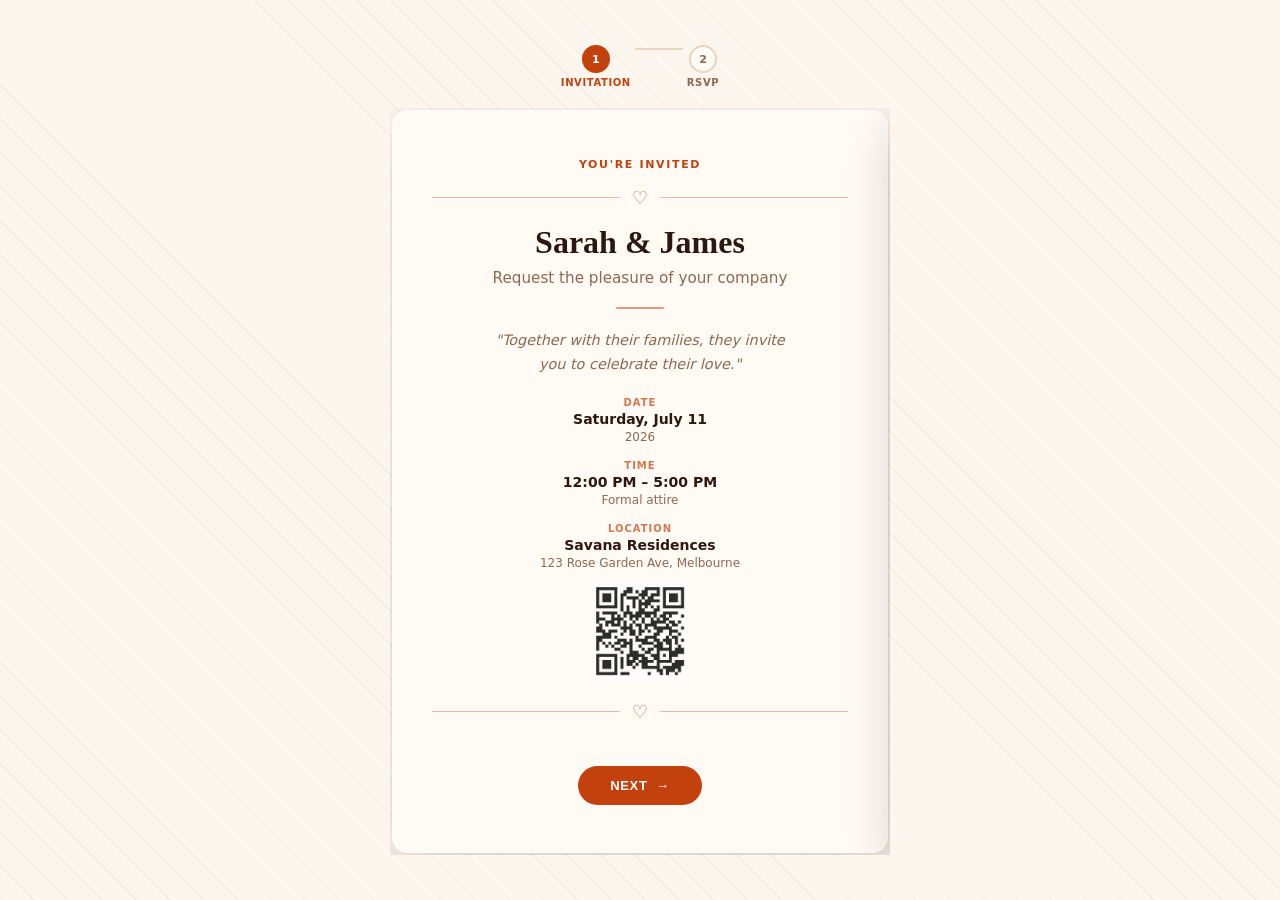
==== index.html @ e1b4f4fa "Initial commit: invitation form project Co-Authored-By: Claude Sonnet 4.6 <noreply@anthropic.com>" ====
<!DOCTYPE html>
<html lang="en">
<head>
  <meta charset="UTF-8">
  <meta name="viewport" content="width=device-width, initial-scale=1.0">
  <title>You're Invited</title>
  <style>
    *, *::before, *::after { box-sizing: border-box; margin: 0; padding: 0; }

    :root {
      --bg:           #fdf6ee;
      --surface:      #fffaf4;
      --subtle:       #f5ebe0;
      --border:       #e8d5c0;
      --text:         #2c1810;
      --text-muted:   #8b6a52;
      --accent:       #c2410c;
      --accent-h:     #9a3412;
      --accent-light: #fde8de;
      --radius-sm:    6px;
      --radius:       12px;
      --shadow-lg:    0 16px 48px rgb(44 24 16/.18);

    }

    body {
      font-family: system-ui, -apple-system, sans-serif;
      background: var(--bg);
      color: var(--text);
      min-height: 100vh;
      display: flex;
      flex-direction: column;
      align-items: center;
      justify-content: center;
      padding: 32px 16px;
      background-image: repeating-linear-gradient(
        45deg,
        var(--subtle) 0px, var(--subtle) 1px,
        transparent 1px, transparent 24px
      );
    }

    /* ── Stage: clips overflow so cards slide in/out ── */
    .stage {
      width: 100%;
      max-width: 500px;
      overflow: hidden;
      position: relative;
    }

    /* ── Slider: holds both cards side by side ── */
    .slider {
      display: flex;
      width: 200%;
      transition: transform 480ms cubic-bezier(.4, 0, .2, 1);
    }
    .slider.show-rsvp {
      transform: translateX(-50%);
    }

    /* ── Card shell ── */
    .screen {
      width: 50%;
      flex-shrink: 0;
      padding: 2px; /* so box-shadow doesn't clip */
      display: flex;
      flex-direction: column;
    }

    .card {
      flex: 1;
      background: var(--surface);
      border-radius: 16px;
      box-shadow: var(--shadow-lg);
      padding: 48px 40px;
      text-align: center;
      position: relative;
      overflow: hidden;
    }
    .card::before {
      content: '';
      position: absolute;
      inset: 0;
      border-radius: 16px;
      border: 1px solid rgba(255,255,255,.6);
      pointer-events: none;
    }

    /* ── Ornament divider ── */
    .ornament {
      display: flex; align-items: center; gap: 12px;
      margin: 16px 0;
      color: var(--accent);
    }
    .ornament::before, .ornament::after {
      content: ''; flex: 1;
      height: 1px;
      background: currentColor;
      opacity: .35;
    }
    .ornament-icon { font-size: 18px; opacity: .7; }

    /* ── Invite card content ── */
    .card-tag {
      font-size: 11px; font-weight: 700;
      letter-spacing: .15em; text-transform: uppercase;
      color: var(--accent);
      margin-bottom: 10px;
    }
    .card-title {
      font-size: 2rem; font-weight: 700;
      line-height: 1.15;
      color: var(--text);
      margin-bottom: 8px;
      font-family: Georgia, 'Times New Roman', serif;
    }
    .card-subtitle {
      font-size: .95rem;
      color: var(--text-muted);
      margin-bottom: 4px;
    }
    .card-divider {
      margin: 20px auto;
      width: 48px; height: 2px;
      background: var(--accent);
      border-radius: 99px;
      opacity: .5;
    }
    .card-message {
      font-size: .9rem;
      line-height: 1.65;
      color: var(--text-muted);
      font-style: italic;
      max-width: 320px;
      margin: 0 auto;
    }
    .card-detail-row {
      display: flex; flex-direction: column; align-items: center; gap: 16px;
      margin: 20px 0;
    }
    .card-detail { display: flex; flex-direction: column; gap: 3px; }
    .card-detail-label {
      font-size: 10px; font-weight: 700;
      letter-spacing: .1em; text-transform: uppercase;
      color: var(--accent);
      opacity: .7;
    }
    .card-detail-value {
      font-size: 14px; font-weight: 600;
      color: var(--text);
    }
    .card-detail-sub { font-size: 12px; color: var(--text-muted); }

    .card-rsvp-btn {
      display: inline-flex; align-items: center; gap: 8px;
      margin-top: 28px;
      padding: 12px 32px;
      background: var(--accent);
      color: #fff;
      border-radius: 99px;
      font-size: 13px; font-weight: 700;
      letter-spacing: .05em; text-transform: uppercase;
      border: none; cursor: pointer;
      transition: opacity 150ms, transform 100ms;
    }
    .card-rsvp-btn:hover { opacity: .88; transform: scale(1.03); }

    /* ── RSVP card content ── */
    .rsvp-back {
      display: flex; align-items: center; gap: 6px;
      font-size: 12px; font-weight: 600;
      color: var(--text-muted);
      background: none; border: none;
      cursor: pointer; font-family: inherit;
      margin-bottom: 20px;
      padding: 0;
      transition: color 150ms;
    }
    .rsvp-back:hover { color: var(--accent); }

    .rsvp-card-tag {
      font-size: 11px; font-weight: 700;
      letter-spacing: .15em; text-transform: uppercase;
      color: var(--accent);
      margin-bottom: 8px;
    }
    .rsvp-card-title {
      font-size: 1.5rem; font-weight: 700;
      color: var(--text);
      font-family: Georgia, 'Times New Roman', serif;
      margin-bottom: 4px;
    }
    .rsvp-card-sub {
      font-size: .85rem;
      color: var(--text-muted);
      margin-bottom: 24px;
    }

    .rsvp-fields { display: flex; flex-direction: column; gap: 14px; text-align: left; }
    .rsvp-field  { display: flex; flex-direction: column; gap: 5px; }
    .rsvp-label  {
      font-size: 11px; font-weight: 700;
      letter-spacing: .07em; text-transform: uppercase;
      color: var(--accent);
      opacity: .8;
    }
    .rsvp-input {
      padding: 10px 12px;
      border: 1.5px solid var(--border);
      border-radius: 8px;
      background: var(--bg);
      color: var(--text);
      font-size: 14px;
      font-family: inherit;
      outline: none;
      transition: border-color 150ms, box-shadow 150ms;
    }
    .rsvp-input:focus {
      border-color: var(--accent);
      box-shadow: 0 0 0 3px color-mix(in srgb, var(--accent) 15%, transparent);
    }
    .rsvp-input::placeholder { color: var(--border); }

    .rsvp-attend-row { display: grid; grid-template-columns: 1fr 1fr; gap: 10px; }
    .rsvp-attend-opt input {
      position: absolute;
      opacity: 0;
      width: 1px; height: 1px;
      overflow: hidden; clip: rect(0,0,0,0); white-space: nowrap;
    }
    .rsvp-attend-opt input:focus-visible + .rsvp-attend-label {
      outline: 2px solid var(--accent);
      outline-offset: 2px;
    }
    .rsvp-attend-label {
      display: flex; align-items: center; justify-content: center; gap: 6px;
      padding: 10px;
      border: 1.5px solid var(--border);
      border-radius: 8px;
      font-size: 13px; font-weight: 600;
      color: var(--text-muted);
      cursor: pointer;
      transition: border-color 150ms, color 150ms, background 150ms;
      background: var(--bg);
    }
    .rsvp-attend-opt input:checked + .rsvp-attend-label {
      border-color: var(--accent);
      color: var(--accent);
      background: color-mix(in srgb, var(--accent) 10%, transparent);
    }

    .rsvp-submit {
      width: 100%; margin-top: 20px; padding: 12px;
      background: var(--accent); color: #fff;
      border: none; border-radius: 99px;
      font-size: 13px; font-weight: 700;
      letter-spacing: .06em; text-transform: uppercase;
      cursor: pointer; position: relative; overflow: hidden;
      transition: opacity 150ms, transform 100ms;
    }
    .rsvp-submit:hover:not(:disabled) { opacity: .88; }
    .rsvp-submit:active { transform: scale(.98); }
    .rsvp-submit:disabled { opacity: .7; cursor: not-allowed; }
    .rsvp-submit .btn-text { transition: opacity 200ms; }
    .rsvp-submit.loading .btn-text { opacity: 0; }
    .rsvp-submit::after {
      content: '';
      position: absolute; inset: 0; margin: auto;
      width: 18px; height: 18px;
      border: 2px solid rgba(255,255,255,.35);
      border-top-color: #fff;
      border-radius: 50%;
      opacity: 0; transform: scale(.6);
      transition: opacity 150ms, transform 150ms;
    }
    .rsvp-submit.loading::after {
      opacity: 1; transform: scale(1);
      animation: spin 700ms linear infinite;
    }
    @keyframes spin { to { transform: rotate(360deg); } }

    /* ── Success screen ── */
    .rsvp-confirm {
      display: none; flex-direction: column; align-items: center;
      padding: 8px 0 16px; position: relative;
    }
    .confetti-wrap {
      position: absolute; inset: 0;
      pointer-events: none; overflow: hidden; border-radius: 16px;
    }
    .confetti-wrap span {
      position: absolute; top: 30%;
      width: 7px; height: 7px; border-radius: 2px;
      opacity: 0; animation: confettiBurst 900ms ease-out forwards;
    }
    @keyframes confettiBurst {
      0%   { opacity: 1; transform: translate(0,0) rotate(0deg) scale(1); }
      100% { opacity: 0; transform: translate(var(--tx),var(--ty)) rotate(var(--r)) scale(.5); }
    }
    .success-icon {
      width: 72px; height: 72px; margin-bottom: 16px;
      animation: popIn 400ms cubic-bezier(.34,1.56,.64,1) both;
    }
    @keyframes popIn {
      0%   { transform: scale(0); opacity: 0; }
      100% { transform: scale(1); opacity: 1; }
    }
    .success-icon circle {
      fill: color-mix(in srgb, var(--accent) 12%, transparent);
      stroke: var(--accent); stroke-width: 1.5;
    }
    .success-icon path {
      fill: none; stroke: var(--accent);
      stroke-width: 3; stroke-linecap: round; stroke-linejoin: round;
      stroke-dasharray: 36; stroke-dashoffset: 36;
      animation: drawCheck 450ms 300ms cubic-bezier(.65,0,.35,1) forwards;
    }
    @keyframes drawCheck { to { stroke-dashoffset: 0; } }
    .success-icon.declined circle { fill: color-mix(in srgb, #6b7280 12%, transparent); stroke: #6b7280; }
    .success-icon.declined path  { stroke: #6b7280; }

    .rsvp-confirm > *:not(.confetti-wrap) { animation: fadeUp 380ms ease both; }
    .rsvp-confirm .success-icon  { animation-delay: 0ms; }
    .rsvp-confirm .success-title { animation-delay: 80ms; }
    .rsvp-confirm .success-msg   { animation-delay: 140ms; }
    .rsvp-confirm .success-pills { animation-delay: 200ms; }
    .rsvp-confirm .rsvp-edit-link { animation-delay: 260ms; }
    @keyframes fadeUp {
      0%   { opacity: 0; transform: translateY(12px); }
      100% { opacity: 1; transform: translateY(0); }
    }
    @keyframes shakeField {
      0%,100% { transform: translateX(0); border-color: #be123c; }
      20%,60%  { transform: translateX(-6px); }
      40%,80%  { transform: translateX(6px); }
    }

    .success-title {
      font-size: 1.4rem; font-weight: 700;
      color: var(--text);
      font-family: Georgia, 'Times New Roman', serif;
      margin-bottom: 6px;
    }
    .success-msg { font-size: .875rem; color: var(--text-muted); line-height: 1.65; max-width: 280px; }
    .success-pills { display: flex; flex-wrap: wrap; justify-content: center; gap: 8px; margin-top: 12px; }
    .success-pill {
      display: inline-flex; align-items: center; gap: 5px;
      padding: 5px 12px;
      background: color-mix(in srgb, var(--accent) 10%, transparent);
      border: 1px solid color-mix(in srgb, var(--accent) 25%, transparent);
      border-radius: 99px;
      font-size: 12px; font-weight: 600;
      color: var(--accent);
    }
    .rsvp-edit-link {
      font-size: 12px; color: var(--text-muted);
      text-decoration: underline; cursor: pointer;
      border: none; background: none; font-family: inherit;
      margin-top: 16px;
    }
    .rsvp-edit-link:hover { color: var(--accent); }

    /* QR code */
    .qr-img {
      width: 100px; height: 100px;
      margin-top: 8px; border-radius: 6px;
      display: block; margin-left: auto; margin-right: auto;
    }
    .qr-fallback {
      display: block; margin-top: 8px; text-align: center;
      font-size: 0.8rem; color: var(--accent);
    }

    /* ── Progress stepper ── */
    .stepper {
      display: flex; align-items: center; justify-content: center;
      gap: 0; margin-bottom: 20px;
    }
    .step {
      display: flex; flex-direction: column; align-items: center; gap: 4px;
      position: relative;
    }
    .step-dot {
      width: 28px; height: 28px; border-radius: 50%;
      border: 2px solid var(--border);
      background: var(--surface);
      display: flex; align-items: center; justify-content: center;
      font-size: 11px; font-weight: 700;
      color: var(--text-muted);
      transition: border-color 300ms, background 300ms, color 300ms;
    }
    .step.active .step-dot {
      border-color: var(--accent);
      background: var(--accent);
      color: #fff;
    }
    .step.done .step-dot {
      border-color: var(--accent);
      background: color-mix(in srgb, var(--accent) 12%, transparent);
      color: var(--accent);
    }
    .step-label {
      font-size: 10px; font-weight: 600;
      letter-spacing: .06em; text-transform: uppercase;
      color: var(--text-muted);
      transition: color 300ms;
      white-space: nowrap;
    }
    .step.active .step-label { color: var(--accent); }
    .step-connector {
      width: 48px; height: 2px;
      background: var(--border);
      margin: 0 4px;
      margin-bottom: 18px; /* align with dot center */
      flex-shrink: 0;
      border-radius: 99px;
      transition: background 300ms;
      position: relative; top: -9px;
    }
    .step-connector.done { background: var(--accent); opacity: .4; }

    @media (max-width: 480px) {
      .card { padding: 36px 24px; }
      .card-title { font-size: 1.6rem; }
    }
  </style>
</head>
<body>

<div class="stepper" id="stepper">
  <div class="step active" id="step-1">
    <div class="step-dot">1</div>
    <div class="step-label">Invitation</div>
  </div>
  <div class="step-connector" id="step-connector"></div>
  <div class="step" id="step-2">
    <div class="step-dot">2</div>
    <div class="step-label">RSVP</div>
  </div>
</div>

<div class="stage">
  <div class="slider" id="slider">

    <!-- ── Screen 1: Invitation ── -->
    <div class="screen">
      <div class="card">
        <div class="card-tag">You're Invited</div>

        <div class="ornament"><span class="ornament-icon">♡</span></div>

        <div class="card-title">Sarah &amp; James</div>
        <div class="card-subtitle">Request the pleasure of your company</div>

        <div class="card-divider"></div>

        <p class="card-message">"Together with their families, they invite you to celebrate their love."</p>

        <div class="card-detail-row">
          <div class="card-detail">
            <div class="card-detail-label">Date</div>
            <div class="card-detail-value">Saturday, July 11</div>
            <div class="card-detail-sub">2026</div>
          </div>
          <div class="card-detail">
            <div class="card-detail-label">Time</div>
            <div class="card-detail-value">12:00 PM – 5:00 PM</div>
            <div class="card-detail-sub">Formal attire</div>
          </div>
          <div class="card-detail">
            <div class="card-detail-label">Location</div>
            <div class="card-detail-value">Savana Residences</div>
            <div class="card-detail-sub">123 Rose Garden Ave, Melbourne</div>
            <img src="qrcode.png" alt="Location QR Code" class="qr-img" onerror="this.style.display='none';this.nextElementSibling.style.display='block'">
            <a href="https://maps.google.com/?q=123+Rose+Garden+Ave+Melbourne" target="_blank" class="qr-fallback" style="display:none">View on Google Maps</a>
          </div>
        </div>

        <div class="ornament"><span class="ornament-icon">♡</span></div>

        <button class="card-rsvp-btn" onclick="goToRsvp()">
          Next &nbsp;→
        </button>
      </div>
    </div>

    <!-- ── Screen 2: RSVP ── -->
    <div class="screen">
      <div class="card">
        <button class="rsvp-back" onclick="goToInvite()">← Back to invitation</button>

        <div class="rsvp-card-tag">RSVP</div>
        <div class="ornament"><span class="ornament-icon">♡</span></div>
        <div class="rsvp-card-title">Will you be joining us?</div>
        <div class="rsvp-card-sub">Please confirm your attendance by filling in the details below.</div>

        <div id="rsvp-form-body">
          <div class="rsvp-fields">

            <fieldset class="rsvp-field" style="border:none;padding:0;min-width:0">
              <legend class="rsvp-label">Attendance</legend>
              <div class="rsvp-attend-row">
                <label class="rsvp-attend-opt">
                  <input type="radio" name="attend" value="yes" checked>
                  <span class="rsvp-attend-label">✓ &nbsp;Joyfully accepts</span>
                </label>
                <label class="rsvp-attend-opt">
                  <input type="radio" name="attend" value="no">
                  <span class="rsvp-attend-label">✕ &nbsp;Regretfully declines</span>
                </label>
              </div>
            </fieldset>

            <div class="rsvp-field">
              <label class="rsvp-label" for="rsvp-name">Guest name</label>
              <input id="rsvp-name" class="rsvp-input" type="text" placeholder="Your full name">
            </div>

            <div class="rsvp-field" id="field-guests">
              <label class="rsvp-label" for="rsvp-guests">Total attendees</label>
              <input id="rsvp-guests" class="rsvp-input" type="number" min="1" max="20" placeholder="e.g. 2">
            </div>

            <div class="rsvp-field" id="field-arrive">
              <label class="rsvp-label" for="rsvp-arrive">Estimated arrival time</label>
              <input id="rsvp-arrive" class="rsvp-input" type="time" value="12:00">
            </div>

          </div>

          <button class="rsvp-submit" id="rsvp-submit-btn" onclick="submitRsvp()">
            <span class="btn-text">Confirm RSVP</span>
          </button>
          <p id="rsvp-error" style="display:none;color:var(--accent);text-align:center;margin-top:.75rem;font-size:.9rem;">Something went wrong — please try again.</p>
        </div>

        <!-- success / decline screen -->
        <div class="rsvp-confirm" id="rsvp-confirm">
          <div class="confetti-wrap" id="confetti-wrap"></div>

          <svg class="success-icon" id="success-icon" viewBox="0 0 52 52" fill="none">
            <circle cx="26" cy="26" r="24"/>
            <path d="M15 27 l8 8 l14-16"/>
          </svg>

          <div class="success-title" id="success-title">You're confirmed!</div>
          <p class="success-msg" id="rsvp-confirm-msg">We look forward to celebrating with you.</p>
          <div class="success-pills" id="success-pills"></div>
          <button class="rsvp-edit-link" onclick="editRsvp()">Edit response</button>
        </div>

      </div>
    </div>

  </div><!-- /slider -->
</div><!-- /stage -->

<script>
  const slider = document.getElementById('slider');
  let pendingSubmit = null;

  document.querySelectorAll('input[name="attend"]').forEach(r => r.addEventListener('change', () => {
    const attending = document.querySelector('input[name="attend"]:checked').value === 'yes';
    document.getElementById('field-guests').style.display = attending ? '' : 'none';
    document.getElementById('field-arrive').style.display = attending ? '' : 'none';
  }));

  function setStep(n) {
    document.getElementById('step-1').className = 'step' + (n === 1 ? ' active' : ' done');
    document.getElementById('step-2').className = 'step' + (n === 2 ? ' active' : '');
    document.getElementById('step-connector').className = 'step-connector' + (n === 2 ? ' done' : '');
  }

  function goToRsvp()   { slider.classList.add('show-rsvp');    setStep(2); }
  function goToInvite() { clearTimeout(pendingSubmit); pendingSubmit = null; slider.classList.remove('show-rsvp'); setStep(1); }

  function submitRsvp() {
    const name   = document.getElementById('rsvp-name').value.trim();
    const guests = document.getElementById('rsvp-guests').value.trim();
    const arrive = document.getElementById('rsvp-arrive').value;
    const attend = document.querySelector('input[name="attend"]:checked').value;

    if (!name)   { shake(document.getElementById('rsvp-name'));   return; }
    const gNum = parseInt(guests, 10);
    if (attend === 'yes') {
      if (!gNum || gNum < 1 || gNum > 20) { shake(document.getElementById('rsvp-guests')); return; }
    }

    const btn = document.getElementById('rsvp-submit-btn');
    btn.classList.add('loading');
    btn.disabled = true;
    const errEl = document.getElementById('rsvp-error');
    if (errEl) errEl.style.display = 'none';

    let arriveStr = arrive;
    if (arrive) {
      const [h, m] = arrive.split(':').map(Number);
      arriveStr = `${h % 12 || 12}:${String(m).padStart(2,'0')} ${h >= 12 ? 'PM' : 'AM'}`;
    }

    pendingSubmit = fetch('https://formspree.io/f/xwvdqpvy', {
      method: 'POST',
      headers: { 'Accept': 'application/json', 'Content-Type': 'application/json' },
      body: JSON.stringify({ name, guests: gNum || 0, arrive: arriveStr, attend }),
    }).then(res => {
      if (!res.ok) throw new Error(res.status);
      if (!pendingSubmit) return; pendingSubmit = null;

      const accepting = attend === 'yes';
      const icon = document.getElementById('success-icon');
      icon.classList.toggle('declined', !accepting);

      document.getElementById('success-title').textContent =
        accepting ? "You're confirmed!" : "We'll miss you";
      document.getElementById('rsvp-confirm-msg').textContent = accepting
        ? `We look forward to celebrating with you, ${name}!`
        : `Thank you for letting us know, ${name}. You'll be missed!`;

      const pillsEl = document.getElementById('success-pills');
      pillsEl.innerHTML = '';
      if (accepting) {
        [['👥', `${gNum} guest${gNum > 1 ? 's' : ''}`], ...(arriveStr ? [['🕐', `Arriving at ${arriveStr}`]] : [])]
          .forEach(([ic, label]) => {
            const p = document.createElement('span');
            p.className = 'success-pill';
            p.textContent = `${ic}  ${label}`;
            pillsEl.appendChild(p);
          });
      }

      document.getElementById('rsvp-form-body').style.display = 'none';
      const confirmEl = document.getElementById('rsvp-confirm');
      confirmEl.style.display = 'flex';
      const animEls = [...confirmEl.querySelectorAll('*')];
      animEls.forEach(el => { el.style.animation = 'none'; });
      confirmEl.offsetHeight; // ponytail: single reflow flush
      animEls.forEach(el => { el.style.animation = ''; });

      if (accepting) spawnConfetti();

      btn.classList.remove('loading');
      btn.disabled = false;
    }).catch(() => {
      pendingSubmit = null;
      btn.classList.remove('loading');
      btn.disabled = false;
      const err = document.getElementById('rsvp-error');
      if (err) { err.style.display = ''; }
    });
  }

  function editRsvp() {
    clearTimeout(pendingSubmit); pendingSubmit = null;
    document.getElementById('rsvp-form-body').style.display = '';
    document.getElementById('rsvp-confirm').style.display = 'none';
    document.getElementById('confetti-wrap').innerHTML = '';
  }

  function shake(el) {
    el.focus();
    el.style.animation = 'none'; el.offsetHeight;
    el.style.animation = 'shakeField 350ms ease';
    el.addEventListener('animationend', () => el.style.animation = '', { once: true });
  }

  const COLORS = ['#c2410c','#e07a50','#f0a07a','#4a3728','#d4b8a0','#f9c4a8'];
  function spawnConfetti() {
    const wrap = document.getElementById('confetti-wrap');
    wrap.innerHTML = '';
    for (let i = 0; i < 28; i++) {
      const s = document.createElement('span');
      const angle = Math.random() * 360;
      const dist  = 60 + Math.random() * 120;
      s.style.cssText = `
        left:${20 + Math.random() * 60}%;
        background:${COLORS[Math.floor(Math.random() * COLORS.length)]};
        --tx:${Math.cos(angle * Math.PI/180) * dist}px;
        --ty:${-(40 + Math.random() * 140)}px;
        --r:${Math.random() * 720 - 360}deg;
        animation-delay:${Math.random() * 300}ms;
        animation-duration:${700 + Math.random() * 400}ms;
        border-radius:${Math.random() > .5 ? '50%' : '2px'};
        width:${5 + Math.random() * 5}px;
        height:${5 + Math.random() * 5}px;
      `;
      wrap.appendChild(s);
    }
  }
</script>
</body>
</html>
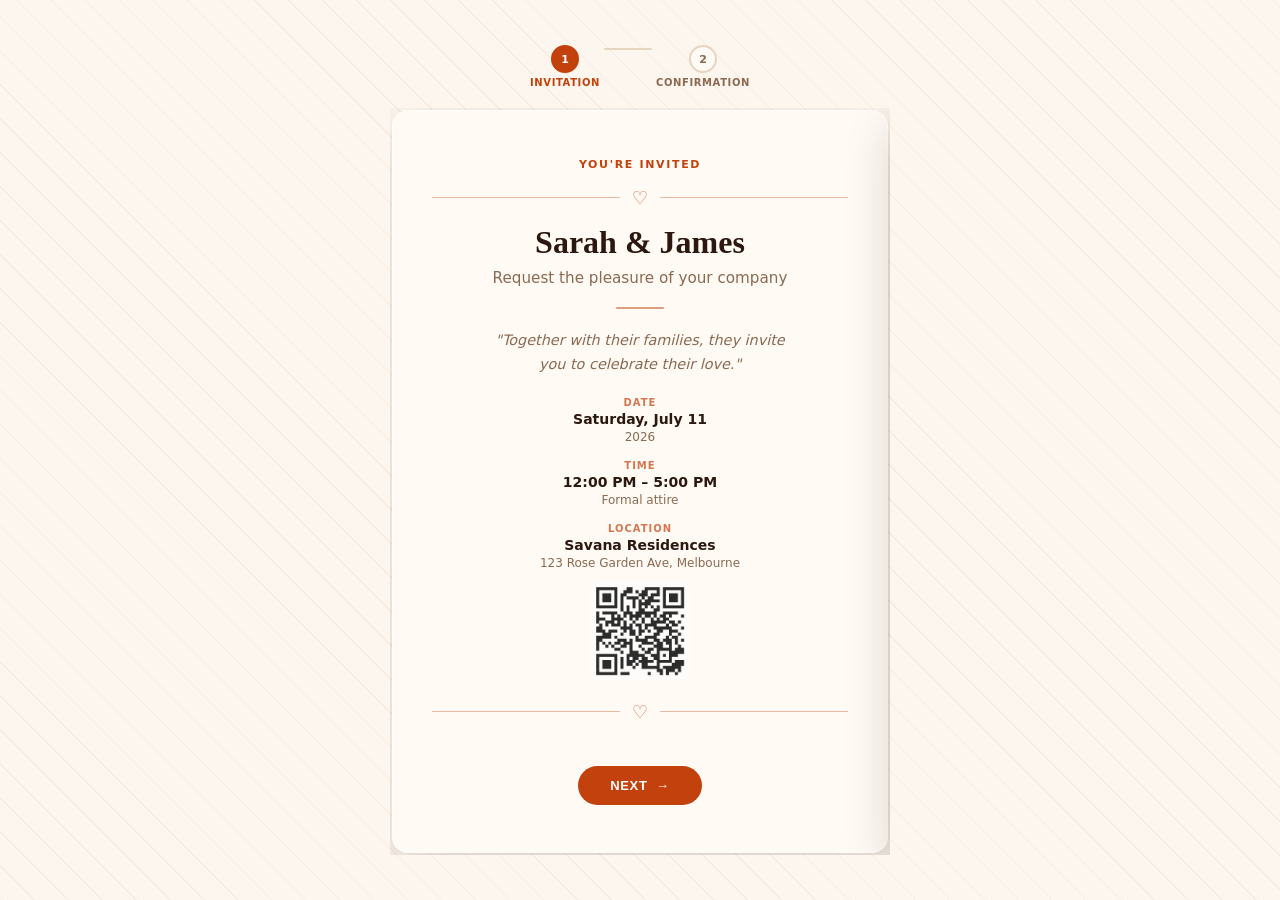
==== commit 9609392f: "code & archotecture check" ====
--- a/index.html
+++ b/index.html
@@ -423,19 +423,27 @@
       .card { padding: 36px 24px; }
       .card-title { font-size: 1.6rem; }
     }
+
+    @media (prefers-reduced-motion: reduce) {
+      .slider, .card-rsvp-btn, .rsvp-submit, .success-icon,
+      .rsvp-confirm > *, .confetti-wrap span, .step-dot {
+        transition: none !important;
+        animation: none !important;
+      }
+    }
   </style>
 </head>
 <body>
 
-<div class="stepper" id="stepper">
-  <div class="step active" id="step-1">
+<div class="stepper" id="stepper" role="list" aria-label="Progress">
+  <div class="step active" id="step-1" role="listitem" aria-current="step">
     <div class="step-dot">1</div>
     <div class="step-label">Invitation</div>
   </div>
-  <div class="step-connector" id="step-connector"></div>
-  <div class="step" id="step-2">
+  <div class="step-connector" id="step-connector" aria-hidden="true"></div>
+  <div class="step" id="step-2" role="listitem">
     <div class="step-dot">2</div>
-    <div class="step-label">RSVP</div>
+    <div class="step-label">Confirmation</div>
   </div>
 </div>
 
@@ -447,9 +455,9 @@
       <div class="card">
         <div class="card-tag">You're Invited</div>
 
-        <div class="ornament"><span class="ornament-icon">♡</span></div>
-
-        <div class="card-title">Sarah &amp; James</div>
+        <div class="ornament"><span class="ornament-icon" aria-hidden="true">♡</span></div>
+
+        <h1 class="card-title">Sarah &amp; James</h1>
         <div class="card-subtitle">Request the pleasure of your company</div>
 
         <div class="card-divider"></div>
@@ -476,7 +484,7 @@
           </div>
         </div>
 
-        <div class="ornament"><span class="ornament-icon">♡</span></div>
+        <div class="ornament"><span class="ornament-icon" aria-hidden="true">♡</span></div>
 
         <button class="card-rsvp-btn" onclick="goToRsvp()">
           Next &nbsp;→
@@ -490,11 +498,11 @@
         <button class="rsvp-back" onclick="goToInvite()">← Back to invitation</button>
 
         <div class="rsvp-card-tag">RSVP</div>
-        <div class="ornament"><span class="ornament-icon">♡</span></div>
-        <div class="rsvp-card-title">Will you be joining us?</div>
+        <div class="ornament"><span class="ornament-icon" aria-hidden="true">♡</span></div>
+        <h2 class="rsvp-card-title">Will you be joining us?</h2>
         <div class="rsvp-card-sub">Please confirm your attendance by filling in the details below.</div>
 
-        <div id="rsvp-form-body">
+        <form id="rsvp-form-body" onsubmit="submitRsvp(); return false;">
           <div class="rsvp-fields">
 
             <fieldset class="rsvp-field" style="border:none;padding:0;min-width:0">
@@ -528,22 +536,22 @@
 
           </div>
 
-          <button class="rsvp-submit" id="rsvp-submit-btn" onclick="submitRsvp()">
+          <button type="submit" class="rsvp-submit" id="rsvp-submit-btn">
             <span class="btn-text">Confirm RSVP</span>
           </button>
-          <p id="rsvp-error" style="display:none;color:var(--accent);text-align:center;margin-top:.75rem;font-size:.9rem;">Something went wrong — please try again.</p>
-        </div>
+          <p id="rsvp-error" role="alert" style="display:none;color:var(--accent);text-align:center;margin-top:.75rem;font-size:.9rem;">Something went wrong — please try again.</p>
+        </form>
 
         <!-- success / decline screen -->
         <div class="rsvp-confirm" id="rsvp-confirm">
-          <div class="confetti-wrap" id="confetti-wrap"></div>
-
-          <svg class="success-icon" id="success-icon" viewBox="0 0 52 52" fill="none">
+          <div class="confetti-wrap" id="confetti-wrap" aria-hidden="true"></div>
+
+          <svg class="success-icon" id="success-icon" viewBox="0 0 52 52" fill="none" aria-hidden="true">
             <circle cx="26" cy="26" r="24"/>
             <path d="M15 27 l8 8 l14-16"/>
           </svg>
 
-          <div class="success-title" id="success-title">You're confirmed!</div>
+          <div class="success-title" id="success-title" tabindex="-1">You're confirmed!</div>
           <p class="success-msg" id="rsvp-confirm-msg">We look forward to celebrating with you.</p>
           <div class="success-pills" id="success-pills"></div>
           <button class="rsvp-edit-link" onclick="editRsvp()">Edit response</button>
@@ -566,8 +574,12 @@
   }));
 
   function setStep(n) {
-    document.getElementById('step-1').className = 'step' + (n === 1 ? ' active' : ' done');
-    document.getElementById('step-2').className = 'step' + (n === 2 ? ' active' : '');
+    const s1 = document.getElementById('step-1');
+    const s2 = document.getElementById('step-2');
+    s1.className = 'step' + (n === 1 ? ' active' : ' done');
+    s2.className = 'step' + (n === 2 ? ' active' : '');
+    s1.ariaCurrent = n === 1 ? 'step' : null;
+    s2.ariaCurrent = n === 2 ? 'step' : null;
     document.getElementById('step-connector').className = 'step-connector' + (n === 2 ? ' done' : '');
   }
 
@@ -635,6 +647,7 @@
       animEls.forEach(el => { el.style.animation = 'none'; });
       confirmEl.offsetHeight; // ponytail: single reflow flush
       animEls.forEach(el => { el.style.animation = ''; });
+      document.getElementById('success-title').focus();
 
       if (accepting) spawnConfetti();
 
@@ -665,6 +678,7 @@
 
   const COLORS = ['#c2410c','#e07a50','#f0a07a','#4a3728','#d4b8a0','#f9c4a8'];
   function spawnConfetti() {
+    if (window.matchMedia('(prefers-reduced-motion: reduce)').matches) return;
     const wrap = document.getElementById('confetti-wrap');
     wrap.innerHTML = '';
     for (let i = 0; i < 28; i++) {
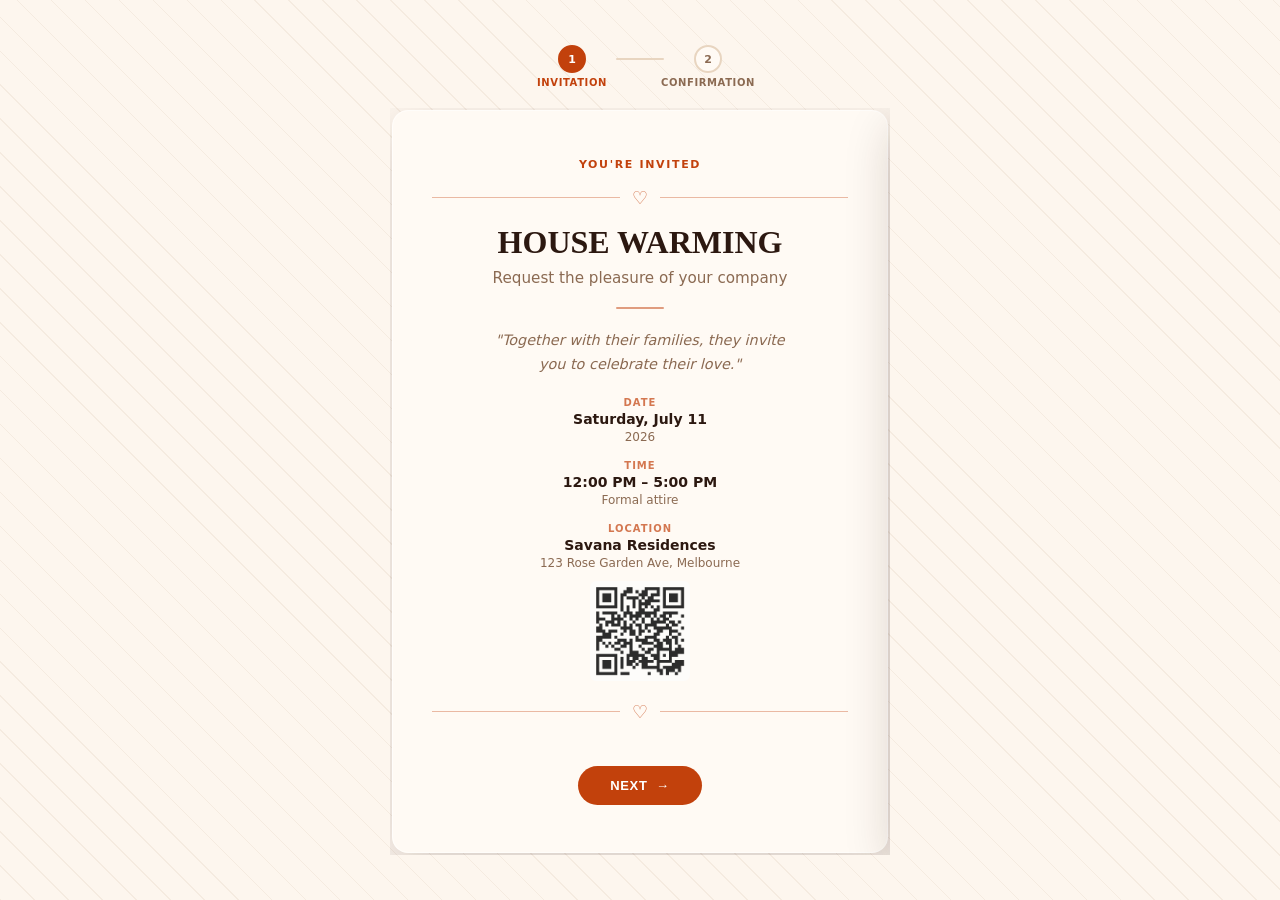
==== commit 41a2f206: "Update stepper spacing, rename title to HOUSE WARMING, remove RSVP card tag Co-Authored-By: Claude S" ====
--- a/index.html
+++ b/index.html
@@ -4,434 +4,7 @@
   <meta charset="UTF-8">
   <meta name="viewport" content="width=device-width, initial-scale=1.0">
   <title>You're Invited</title>
-  <style>
-    *, *::before, *::after { box-sizing: border-box; margin: 0; padding: 0; }
-
-    :root {
-      --bg:           #fdf6ee;
-      --surface:      #fffaf4;
-      --subtle:       #f5ebe0;
-      --border:       #e8d5c0;
-      --text:         #2c1810;
-      --text-muted:   #8b6a52;
-      --accent:       #c2410c;
-      --accent-h:     #9a3412;
-      --accent-light: #fde8de;
-      --radius-sm:    6px;
-      --radius:       12px;
-      --shadow-lg:    0 16px 48px rgb(44 24 16/.18);
-
-    }
-
-    body {
-      font-family: system-ui, -apple-system, sans-serif;
-      background: var(--bg);
-      color: var(--text);
-      min-height: 100vh;
-      display: flex;
-      flex-direction: column;
-      align-items: center;
-      justify-content: center;
-      padding: 32px 16px;
-      background-image: repeating-linear-gradient(
-        45deg,
-        var(--subtle) 0px, var(--subtle) 1px,
-        transparent 1px, transparent 24px
-      );
-    }
-
-    /* ── Stage: clips overflow so cards slide in/out ── */
-    .stage {
-      width: 100%;
-      max-width: 500px;
-      overflow: hidden;
-      position: relative;
-    }
-
-    /* ── Slider: holds both cards side by side ── */
-    .slider {
-      display: flex;
-      width: 200%;
-      transition: transform 480ms cubic-bezier(.4, 0, .2, 1);
-    }
-    .slider.show-rsvp {
-      transform: translateX(-50%);
-    }
-
-    /* ── Card shell ── */
-    .screen {
-      width: 50%;
-      flex-shrink: 0;
-      padding: 2px; /* so box-shadow doesn't clip */
-      display: flex;
-      flex-direction: column;
-    }
-
-    .card {
-      flex: 1;
-      background: var(--surface);
-      border-radius: 16px;
-      box-shadow: var(--shadow-lg);
-      padding: 48px 40px;
-      text-align: center;
-      position: relative;
-      overflow: hidden;
-    }
-    .card::before {
-      content: '';
-      position: absolute;
-      inset: 0;
-      border-radius: 16px;
-      border: 1px solid rgba(255,255,255,.6);
-      pointer-events: none;
-    }
-
-    /* ── Ornament divider ── */
-    .ornament {
-      display: flex; align-items: center; gap: 12px;
-      margin: 16px 0;
-      color: var(--accent);
-    }
-    .ornament::before, .ornament::after {
-      content: ''; flex: 1;
-      height: 1px;
-      background: currentColor;
-      opacity: .35;
-    }
-    .ornament-icon { font-size: 18px; opacity: .7; }
-
-    /* ── Invite card content ── */
-    .card-tag {
-      font-size: 11px; font-weight: 700;
-      letter-spacing: .15em; text-transform: uppercase;
-      color: var(--accent);
-      margin-bottom: 10px;
-    }
-    .card-title {
-      font-size: 2rem; font-weight: 700;
-      line-height: 1.15;
-      color: var(--text);
-      margin-bottom: 8px;
-      font-family: Georgia, 'Times New Roman', serif;
-    }
-    .card-subtitle {
-      font-size: .95rem;
-      color: var(--text-muted);
-      margin-bottom: 4px;
-    }
-    .card-divider {
-      margin: 20px auto;
-      width: 48px; height: 2px;
-      background: var(--accent);
-      border-radius: 99px;
-      opacity: .5;
-    }
-    .card-message {
-      font-size: .9rem;
-      line-height: 1.65;
-      color: var(--text-muted);
-      font-style: italic;
-      max-width: 320px;
-      margin: 0 auto;
-    }
-    .card-detail-row {
-      display: flex; flex-direction: column; align-items: center; gap: 16px;
-      margin: 20px 0;
-    }
-    .card-detail { display: flex; flex-direction: column; gap: 3px; }
-    .card-detail-label {
-      font-size: 10px; font-weight: 700;
-      letter-spacing: .1em; text-transform: uppercase;
-      color: var(--accent);
-      opacity: .7;
-    }
-    .card-detail-value {
-      font-size: 14px; font-weight: 600;
-      color: var(--text);
-    }
-    .card-detail-sub { font-size: 12px; color: var(--text-muted); }
-
-    .card-rsvp-btn {
-      display: inline-flex; align-items: center; gap: 8px;
-      margin-top: 28px;
-      padding: 12px 32px;
-      background: var(--accent);
-      color: #fff;
-      border-radius: 99px;
-      font-size: 13px; font-weight: 700;
-      letter-spacing: .05em; text-transform: uppercase;
-      border: none; cursor: pointer;
-      transition: opacity 150ms, transform 100ms;
-    }
-    .card-rsvp-btn:hover { opacity: .88; transform: scale(1.03); }
-
-    /* ── RSVP card content ── */
-    .rsvp-back {
-      display: flex; align-items: center; gap: 6px;
-      font-size: 12px; font-weight: 600;
-      color: var(--text-muted);
-      background: none; border: none;
-      cursor: pointer; font-family: inherit;
-      margin-bottom: 20px;
-      padding: 0;
-      transition: color 150ms;
-    }
-    .rsvp-back:hover { color: var(--accent); }
-
-    .rsvp-card-tag {
-      font-size: 11px; font-weight: 700;
-      letter-spacing: .15em; text-transform: uppercase;
-      color: var(--accent);
-      margin-bottom: 8px;
-    }
-    .rsvp-card-title {
-      font-size: 1.5rem; font-weight: 700;
-      color: var(--text);
-      font-family: Georgia, 'Times New Roman', serif;
-      margin-bottom: 4px;
-    }
-    .rsvp-card-sub {
-      font-size: .85rem;
-      color: var(--text-muted);
-      margin-bottom: 24px;
-    }
-
-    .rsvp-fields { display: flex; flex-direction: column; gap: 14px; text-align: left; }
-    .rsvp-field  { display: flex; flex-direction: column; gap: 5px; }
-    .rsvp-label  {
-      font-size: 11px; font-weight: 700;
-      letter-spacing: .07em; text-transform: uppercase;
-      color: var(--accent);
-      opacity: .8;
-    }
-    .rsvp-input {
-      padding: 10px 12px;
-      border: 1.5px solid var(--border);
-      border-radius: 8px;
-      background: var(--bg);
-      color: var(--text);
-      font-size: 14px;
-      font-family: inherit;
-      outline: none;
-      transition: border-color 150ms, box-shadow 150ms;
-    }
-    .rsvp-input:focus {
-      border-color: var(--accent);
-      box-shadow: 0 0 0 3px color-mix(in srgb, var(--accent) 15%, transparent);
-    }
-    .rsvp-input::placeholder { color: var(--border); }
-
-    .rsvp-attend-row { display: grid; grid-template-columns: 1fr 1fr; gap: 10px; }
-    .rsvp-attend-opt input {
-      position: absolute;
-      opacity: 0;
-      width: 1px; height: 1px;
-      overflow: hidden; clip: rect(0,0,0,0); white-space: nowrap;
-    }
-    .rsvp-attend-opt input:focus-visible + .rsvp-attend-label {
-      outline: 2px solid var(--accent);
-      outline-offset: 2px;
-    }
-    .rsvp-attend-label {
-      display: flex; align-items: center; justify-content: center; gap: 6px;
-      padding: 10px;
-      border: 1.5px solid var(--border);
-      border-radius: 8px;
-      font-size: 13px; font-weight: 600;
-      color: var(--text-muted);
-      cursor: pointer;
-      transition: border-color 150ms, color 150ms, background 150ms;
-      background: var(--bg);
-    }
-    .rsvp-attend-opt input:checked + .rsvp-attend-label {
-      border-color: var(--accent);
-      color: var(--accent);
-      background: color-mix(in srgb, var(--accent) 10%, transparent);
-    }
-
-    .rsvp-submit {
-      width: 100%; margin-top: 20px; padding: 12px;
-      background: var(--accent); color: #fff;
-      border: none; border-radius: 99px;
-      font-size: 13px; font-weight: 700;
-      letter-spacing: .06em; text-transform: uppercase;
-      cursor: pointer; position: relative; overflow: hidden;
-      transition: opacity 150ms, transform 100ms;
-    }
-    .rsvp-submit:hover:not(:disabled) { opacity: .88; }
-    .rsvp-submit:active { transform: scale(.98); }
-    .rsvp-submit:disabled { opacity: .7; cursor: not-allowed; }
-    .rsvp-submit .btn-text { transition: opacity 200ms; }
-    .rsvp-submit.loading .btn-text { opacity: 0; }
-    .rsvp-submit::after {
-      content: '';
-      position: absolute; inset: 0; margin: auto;
-      width: 18px; height: 18px;
-      border: 2px solid rgba(255,255,255,.35);
-      border-top-color: #fff;
-      border-radius: 50%;
-      opacity: 0; transform: scale(.6);
-      transition: opacity 150ms, transform 150ms;
-    }
-    .rsvp-submit.loading::after {
-      opacity: 1; transform: scale(1);
-      animation: spin 700ms linear infinite;
-    }
-    @keyframes spin { to { transform: rotate(360deg); } }
-
-    /* ── Success screen ── */
-    .rsvp-confirm {
-      display: none; flex-direction: column; align-items: center;
-      padding: 8px 0 16px; position: relative;
-    }
-    .confetti-wrap {
-      position: absolute; inset: 0;
-      pointer-events: none; overflow: hidden; border-radius: 16px;
-    }
-    .confetti-wrap span {
-      position: absolute; top: 30%;
-      width: 7px; height: 7px; border-radius: 2px;
-      opacity: 0; animation: confettiBurst 900ms ease-out forwards;
-    }
-    @keyframes confettiBurst {
-      0%   { opacity: 1; transform: translate(0,0) rotate(0deg) scale(1); }
-      100% { opacity: 0; transform: translate(var(--tx),var(--ty)) rotate(var(--r)) scale(.5); }
-    }
-    .success-icon {
-      width: 72px; height: 72px; margin-bottom: 16px;
-      animation: popIn 400ms cubic-bezier(.34,1.56,.64,1) both;
-    }
-    @keyframes popIn {
-      0%   { transform: scale(0); opacity: 0; }
-      100% { transform: scale(1); opacity: 1; }
-    }
-    .success-icon circle {
-      fill: color-mix(in srgb, var(--accent) 12%, transparent);
-      stroke: var(--accent); stroke-width: 1.5;
-    }
-    .success-icon path {
-      fill: none; stroke: var(--accent);
-      stroke-width: 3; stroke-linecap: round; stroke-linejoin: round;
-      stroke-dasharray: 36; stroke-dashoffset: 36;
-      animation: drawCheck 450ms 300ms cubic-bezier(.65,0,.35,1) forwards;
-    }
-    @keyframes drawCheck { to { stroke-dashoffset: 0; } }
-    .success-icon.declined circle { fill: color-mix(in srgb, #6b7280 12%, transparent); stroke: #6b7280; }
-    .success-icon.declined path  { stroke: #6b7280; }
-
-    .rsvp-confirm > *:not(.confetti-wrap) { animation: fadeUp 380ms ease both; }
-    .rsvp-confirm .success-icon  { animation-delay: 0ms; }
-    .rsvp-confirm .success-title { animation-delay: 80ms; }
-    .rsvp-confirm .success-msg   { animation-delay: 140ms; }
-    .rsvp-confirm .success-pills { animation-delay: 200ms; }
-    .rsvp-confirm .rsvp-edit-link { animation-delay: 260ms; }
-    @keyframes fadeUp {
-      0%   { opacity: 0; transform: translateY(12px); }
-      100% { opacity: 1; transform: translateY(0); }
-    }
-    @keyframes shakeField {
-      0%,100% { transform: translateX(0); border-color: #be123c; }
-      20%,60%  { transform: translateX(-6px); }
-      40%,80%  { transform: translateX(6px); }
-    }
-
-    .success-title {
-      font-size: 1.4rem; font-weight: 700;
-      color: var(--text);
-      font-family: Georgia, 'Times New Roman', serif;
-      margin-bottom: 6px;
-    }
-    .success-msg { font-size: .875rem; color: var(--text-muted); line-height: 1.65; max-width: 280px; }
-    .success-pills { display: flex; flex-wrap: wrap; justify-content: center; gap: 8px; margin-top: 12px; }
-    .success-pill {
-      display: inline-flex; align-items: center; gap: 5px;
-      padding: 5px 12px;
-      background: color-mix(in srgb, var(--accent) 10%, transparent);
-      border: 1px solid color-mix(in srgb, var(--accent) 25%, transparent);
-      border-radius: 99px;
-      font-size: 12px; font-weight: 600;
-      color: var(--accent);
-    }
-    .rsvp-edit-link {
-      font-size: 12px; color: var(--text-muted);
-      text-decoration: underline; cursor: pointer;
-      border: none; background: none; font-family: inherit;
-      margin-top: 16px;
-    }
-    .rsvp-edit-link:hover { color: var(--accent); }
-
-    /* QR code */
-    .qr-img {
-      width: 100px; height: 100px;
-      margin-top: 8px; border-radius: 6px;
-      display: block; margin-left: auto; margin-right: auto;
-    }
-    .qr-fallback {
-      display: block; margin-top: 8px; text-align: center;
-      font-size: 0.8rem; color: var(--accent);
-    }
-
-    /* ── Progress stepper ── */
-    .stepper {
-      display: flex; align-items: center; justify-content: center;
-      gap: 0; margin-bottom: 20px;
-    }
-    .step {
-      display: flex; flex-direction: column; align-items: center; gap: 4px;
-      position: relative;
-    }
-    .step-dot {
-      width: 28px; height: 28px; border-radius: 50%;
-      border: 2px solid var(--border);
-      background: var(--surface);
-      display: flex; align-items: center; justify-content: center;
-      font-size: 11px; font-weight: 700;
-      color: var(--text-muted);
-      transition: border-color 300ms, background 300ms, color 300ms;
-    }
-    .step.active .step-dot {
-      border-color: var(--accent);
-      background: var(--accent);
-      color: #fff;
-    }
-    .step.done .step-dot {
-      border-color: var(--accent);
-      background: color-mix(in srgb, var(--accent) 12%, transparent);
-      color: var(--accent);
-    }
-    .step-label {
-      font-size: 10px; font-weight: 600;
-      letter-spacing: .06em; text-transform: uppercase;
-      color: var(--text-muted);
-      transition: color 300ms;
-      white-space: nowrap;
-    }
-    .step.active .step-label { color: var(--accent); }
-    .step-connector {
-      width: 48px; height: 2px;
-      background: var(--border);
-      margin: 0 4px;
-      margin-bottom: 18px; /* align with dot center */
-      flex-shrink: 0;
-      border-radius: 99px;
-      transition: background 300ms;
-      position: relative; top: -9px;
-    }
-    .step-connector.done { background: var(--accent); opacity: .4; }
-
-    @media (max-width: 480px) {
-      .card { padding: 36px 24px; }
-      .card-title { font-size: 1.6rem; }
-    }
-
-    @media (prefers-reduced-motion: reduce) {
-      .slider, .card-rsvp-btn, .rsvp-submit, .success-icon,
-      .rsvp-confirm > *, .confetti-wrap span, .step-dot {
-        transition: none !important;
-        animation: none !important;
-      }
-    }
-  </style>
+  <link rel="stylesheet" href="style.css">
 </head>
 <body>
 
@@ -457,7 +30,7 @@
 
         <div class="ornament"><span class="ornament-icon" aria-hidden="true">♡</span></div>
 
-        <h1 class="card-title">Sarah &amp; James</h1>
+        <h1 class="card-title">HOUSE WARMING</h1>
         <div class="card-subtitle">Request the pleasure of your company</div>
 
         <div class="card-divider"></div>
@@ -497,7 +70,6 @@
       <div class="card">
         <button class="rsvp-back" onclick="goToInvite()">← Back to invitation</button>
 
-        <div class="rsvp-card-tag">RSVP</div>
         <div class="ornament"><span class="ornament-icon" aria-hidden="true">♡</span></div>
         <h2 class="rsvp-card-title">Will you be joining us?</h2>
         <div class="rsvp-card-sub">Please confirm your attendance by filling in the details below.</div>
@@ -563,143 +135,6 @@
   </div><!-- /slider -->
 </div><!-- /stage -->
 
-<script>
-  const slider = document.getElementById('slider');
-  let pendingSubmit = null;
-
-  document.querySelectorAll('input[name="attend"]').forEach(r => r.addEventListener('change', () => {
-    const attending = document.querySelector('input[name="attend"]:checked').value === 'yes';
-    document.getElementById('field-guests').style.display = attending ? '' : 'none';
-    document.getElementById('field-arrive').style.display = attending ? '' : 'none';
-  }));
-
-  function setStep(n) {
-    const s1 = document.getElementById('step-1');
-    const s2 = document.getElementById('step-2');
-    s1.className = 'step' + (n === 1 ? ' active' : ' done');
-    s2.className = 'step' + (n === 2 ? ' active' : '');
-    s1.ariaCurrent = n === 1 ? 'step' : null;
-    s2.ariaCurrent = n === 2 ? 'step' : null;
-    document.getElementById('step-connector').className = 'step-connector' + (n === 2 ? ' done' : '');
-  }
-
-  function goToRsvp()   { slider.classList.add('show-rsvp');    setStep(2); }
-  function goToInvite() { clearTimeout(pendingSubmit); pendingSubmit = null; slider.classList.remove('show-rsvp'); setStep(1); }
-
-  function submitRsvp() {
-    const name   = document.getElementById('rsvp-name').value.trim();
-    const guests = document.getElementById('rsvp-guests').value.trim();
-    const arrive = document.getElementById('rsvp-arrive').value;
-    const attend = document.querySelector('input[name="attend"]:checked').value;
-
-    if (!name)   { shake(document.getElementById('rsvp-name'));   return; }
-    const gNum = parseInt(guests, 10);
-    if (attend === 'yes') {
-      if (!gNum || gNum < 1 || gNum > 20) { shake(document.getElementById('rsvp-guests')); return; }
-    }
-
-    const btn = document.getElementById('rsvp-submit-btn');
-    btn.classList.add('loading');
-    btn.disabled = true;
-    const errEl = document.getElementById('rsvp-error');
-    if (errEl) errEl.style.display = 'none';
-
-    let arriveStr = arrive;
-    if (arrive) {
-      const [h, m] = arrive.split(':').map(Number);
-      arriveStr = `${h % 12 || 12}:${String(m).padStart(2,'0')} ${h >= 12 ? 'PM' : 'AM'}`;
-    }
-
-    pendingSubmit = fetch('https://formspree.io/f/xwvdqpvy', {
-      method: 'POST',
-      headers: { 'Accept': 'application/json', 'Content-Type': 'application/json' },
-      body: JSON.stringify({ name, guests: gNum || 0, arrive: arriveStr, attend }),
-    }).then(res => {
-      if (!res.ok) throw new Error(res.status);
-      if (!pendingSubmit) return; pendingSubmit = null;
-
-      const accepting = attend === 'yes';
-      const icon = document.getElementById('success-icon');
-      icon.classList.toggle('declined', !accepting);
-
-      document.getElementById('success-title').textContent =
-        accepting ? "You're confirmed!" : "We'll miss you";
-      document.getElementById('rsvp-confirm-msg').textContent = accepting
-        ? `We look forward to celebrating with you, ${name}!`
-        : `Thank you for letting us know, ${name}. You'll be missed!`;
-
-      const pillsEl = document.getElementById('success-pills');
-      pillsEl.innerHTML = '';
-      if (accepting) {
-        [['👥', `${gNum} guest${gNum > 1 ? 's' : ''}`], ...(arriveStr ? [['🕐', `Arriving at ${arriveStr}`]] : [])]
-          .forEach(([ic, label]) => {
-            const p = document.createElement('span');
-            p.className = 'success-pill';
-            p.textContent = `${ic}  ${label}`;
-            pillsEl.appendChild(p);
-          });
-      }
-
-      document.getElementById('rsvp-form-body').style.display = 'none';
-      const confirmEl = document.getElementById('rsvp-confirm');
-      confirmEl.style.display = 'flex';
-      const animEls = [...confirmEl.querySelectorAll('*')];
-      animEls.forEach(el => { el.style.animation = 'none'; });
-      confirmEl.offsetHeight; // ponytail: single reflow flush
-      animEls.forEach(el => { el.style.animation = ''; });
-      document.getElementById('success-title').focus();
-
-      if (accepting) spawnConfetti();
-
-      btn.classList.remove('loading');
-      btn.disabled = false;
-    }).catch(() => {
-      pendingSubmit = null;
-      btn.classList.remove('loading');
-      btn.disabled = false;
-      const err = document.getElementById('rsvp-error');
-      if (err) { err.style.display = ''; }
-    });
-  }
-
-  function editRsvp() {
-    clearTimeout(pendingSubmit); pendingSubmit = null;
-    document.getElementById('rsvp-form-body').style.display = '';
-    document.getElementById('rsvp-confirm').style.display = 'none';
-    document.getElementById('confetti-wrap').innerHTML = '';
-  }
-
-  function shake(el) {
-    el.focus();
-    el.style.animation = 'none'; el.offsetHeight;
-    el.style.animation = 'shakeField 350ms ease';
-    el.addEventListener('animationend', () => el.style.animation = '', { once: true });
-  }
-
-  const COLORS = ['#c2410c','#e07a50','#f0a07a','#4a3728','#d4b8a0','#f9c4a8'];
-  function spawnConfetti() {
-    if (window.matchMedia('(prefers-reduced-motion: reduce)').matches) return;
-    const wrap = document.getElementById('confetti-wrap');
-    wrap.innerHTML = '';
-    for (let i = 0; i < 28; i++) {
-      const s = document.createElement('span');
-      const angle = Math.random() * 360;
-      const dist  = 60 + Math.random() * 120;
-      s.style.cssText = `
-        left:${20 + Math.random() * 60}%;
-        background:${COLORS[Math.floor(Math.random() * COLORS.length)]};
-        --tx:${Math.cos(angle * Math.PI/180) * dist}px;
-        --ty:${-(40 + Math.random() * 140)}px;
-        --r:${Math.random() * 720 - 360}deg;
-        animation-delay:${Math.random() * 300}ms;
-        animation-duration:${700 + Math.random() * 400}ms;
-        border-radius:${Math.random() > .5 ? '50%' : '2px'};
-        width:${5 + Math.random() * 5}px;
-        height:${5 + Math.random() * 5}px;
-      `;
-      wrap.appendChild(s);
-    }
-  }
-</script>
+<script src="script.js"></script>
 </body>
 </html>
--- a/style.css
+++ b/style.css
@@ -0,0 +1,428 @@
+*, *::before, *::after { box-sizing: border-box; margin: 0; padding: 0; }
+
+:root {
+  --bg:           #fdf6ee;
+  --surface:      #fffaf4;
+  --subtle:       #f5ebe0;
+  --border:       #e8d5c0;
+  --text:         #2c1810;
+  --text-muted:   #8b6a52;
+  --accent:       #c2410c;
+  --accent-h:     #9a3412;
+  --accent-light: #fde8de;
+  --radius-sm:    6px;
+  --radius:       12px;
+  --shadow-lg:    0 16px 48px rgb(44 24 16/.18);
+  --space-2:      16px;
+  --space-5:      40px;
+
+}
+
+body {
+  font-family: system-ui, -apple-system, sans-serif;
+  background: var(--bg);
+  color: var(--text);
+  min-height: 100vh;
+  display: flex;
+  flex-direction: column;
+  align-items: center;
+  justify-content: center;
+  padding: 32px 16px;
+  background-image: repeating-linear-gradient(
+    45deg,
+    var(--subtle) 0px, var(--subtle) 1px,
+    transparent 1px, transparent 24px
+  );
+}
+
+/* ── Stage: clips overflow so cards slide in/out ── */
+.stage {
+  width: 100%;
+  max-width: 500px;
+  overflow: hidden;
+  position: relative;
+}
+
+/* ── Slider: holds both cards side by side ── */
+.slider {
+  display: flex;
+  width: 200%;
+  transition: transform 480ms cubic-bezier(.4, 0, .2, 1);
+}
+.slider.show-rsvp {
+  transform: translateX(-50%);
+}
+
+/* ── Card shell ── */
+.screen {
+  width: 50%;
+  flex-shrink: 0;
+  padding: 2px; /* so box-shadow doesn't clip */
+  display: flex;
+  flex-direction: column;
+}
+
+.card {
+  flex: 1;
+  background: var(--surface);
+  border-radius: 16px;
+  box-shadow: var(--shadow-lg);
+  padding: 48px 40px;
+  text-align: center;
+  position: relative;
+  overflow: hidden;
+}
+.card::before {
+  content: '';
+  position: absolute;
+  inset: 0;
+  border-radius: 16px;
+  border: 1px solid rgba(255,255,255,.6);
+  pointer-events: none;
+}
+
+/* ── Ornament divider ── */
+.ornament {
+  display: flex; align-items: center; gap: 12px;
+  margin: 16px 0;
+  color: var(--accent);
+}
+.ornament::before, .ornament::after {
+  content: ''; flex: 1;
+  height: 1px;
+  background: currentColor;
+  opacity: .35;
+}
+.ornament-icon { font-size: 18px; opacity: .7; }
+
+/* ── Invite card content ── */
+.card-tag {
+  font-size: 11px; font-weight: 700;
+  letter-spacing: .15em; text-transform: uppercase;
+  color: var(--accent);
+  margin-bottom: 10px;
+}
+.card-title {
+  font-size: 2rem; font-weight: 700;
+  line-height: 1.15;
+  color: var(--text);
+  margin-bottom: 8px;
+  font-family: Georgia, 'Times New Roman', serif;
+}
+.card-subtitle {
+  font-size: .95rem;
+  color: var(--text-muted);
+  margin-bottom: 4px;
+}
+.card-divider {
+  margin: 20px auto;
+  width: 48px; height: 2px;
+  background: var(--accent);
+  border-radius: 99px;
+  opacity: .5;
+}
+.card-message {
+  font-size: .9rem;
+  line-height: 1.65;
+  color: var(--text-muted);
+  font-style: italic;
+  max-width: 320px;
+  margin: 0 auto;
+}
+.card-detail-row {
+  display: flex; flex-direction: column; align-items: center; gap: 16px;
+  margin: 20px 0;
+}
+.card-detail { display: flex; flex-direction: column; gap: 3px; }
+.card-detail-label {
+  font-size: 10px; font-weight: 700;
+  letter-spacing: .1em; text-transform: uppercase;
+  color: var(--accent);
+  opacity: .7;
+}
+.card-detail-value {
+  font-size: 14px; font-weight: 600;
+  color: var(--text);
+}
+.card-detail-sub { font-size: 12px; color: var(--text-muted); }
+
+.card-rsvp-btn {
+  display: inline-flex; align-items: center; gap: 8px;
+  margin-top: 28px;
+  padding: 12px 32px;
+  background: var(--accent);
+  color: #fff;
+  border-radius: 99px;
+  font-size: 13px; font-weight: 700;
+  letter-spacing: .05em; text-transform: uppercase;
+  border: none; cursor: pointer;
+  transition: opacity 150ms, transform 100ms;
+}
+.card-rsvp-btn:hover { opacity: .88; transform: scale(1.03); }
+
+/* ── RSVP card content ── */
+.rsvp-back {
+  display: flex; align-items: center; gap: 6px;
+  font-size: 12px; font-weight: 600;
+  color: var(--text-muted);
+  background: none; border: none;
+  cursor: pointer; font-family: inherit;
+  margin-bottom: 20px;
+  padding: 0;
+  transition: color 150ms;
+}
+.rsvp-back:hover { color: var(--accent); }
+
+.rsvp-card-tag {
+  font-size: 11px; font-weight: 700;
+  letter-spacing: .15em; text-transform: uppercase;
+  color: var(--accent);
+  margin-bottom: 8px;
+}
+.rsvp-card-title {
+  font-size: 1.5rem; font-weight: 700;
+  color: var(--text);
+  font-family: Georgia, 'Times New Roman', serif;
+  margin-bottom: 4px;
+}
+.rsvp-card-sub {
+  font-size: .85rem;
+  color: var(--text-muted);
+  margin-bottom: 24px;
+}
+
+.rsvp-fields { display: flex; flex-direction: column; gap: 14px; text-align: left; }
+.rsvp-field  { display: flex; flex-direction: column; gap: 5px; }
+.rsvp-label  {
+  font-size: 11px; font-weight: 700;
+  letter-spacing: .07em; text-transform: uppercase;
+  color: var(--accent);
+  opacity: .8;
+}
+.rsvp-input {
+  padding: 10px 12px;
+  border: 1.5px solid var(--border);
+  border-radius: 8px;
+  background: var(--bg);
+  color: var(--text);
+  font-size: 14px;
+  font-family: inherit;
+  outline: none;
+  transition: border-color 150ms, box-shadow 150ms;
+}
+.rsvp-input:focus {
+  border-color: var(--accent);
+  box-shadow: 0 0 0 3px color-mix(in srgb, var(--accent) 15%, transparent);
+}
+.rsvp-input::placeholder { color: var(--border); }
+
+.rsvp-attend-row { display: grid; grid-template-columns: 1fr 1fr; gap: 10px; }
+.rsvp-attend-opt input {
+  position: absolute;
+  opacity: 0;
+  width: 1px; height: 1px;
+  overflow: hidden; clip: rect(0,0,0,0); white-space: nowrap;
+}
+.rsvp-attend-opt input:focus-visible + .rsvp-attend-label {
+  outline: 2px solid var(--accent);
+  outline-offset: 2px;
+}
+.rsvp-attend-label {
+  display: flex; align-items: center; justify-content: center; gap: 6px;
+  padding: 10px;
+  border: 1.5px solid var(--border);
+  border-radius: 8px;
+  font-size: 13px; font-weight: 600;
+  color: var(--text-muted);
+  cursor: pointer;
+  transition: border-color 150ms, color 150ms, background 150ms;
+  background: var(--bg);
+}
+.rsvp-attend-opt input:checked + .rsvp-attend-label {
+  border-color: var(--accent);
+  color: var(--accent);
+  background: color-mix(in srgb, var(--accent) 10%, transparent);
+}
+
+.rsvp-submit {
+  width: 100%; margin-top: 20px; padding: 12px;
+  background: var(--accent); color: #fff;
+  border: none; border-radius: 99px;
+  font-size: 13px; font-weight: 700;
+  letter-spacing: .06em; text-transform: uppercase;
+  cursor: pointer; position: relative; overflow: hidden;
+  transition: opacity 150ms, transform 100ms;
+}
+.rsvp-submit:hover:not(:disabled) { opacity: .88; }
+.rsvp-submit:active { transform: scale(.98); }
+.rsvp-submit:disabled { opacity: .7; cursor: not-allowed; }
+.rsvp-submit .btn-text { transition: opacity 200ms; }
+.rsvp-submit.loading .btn-text { opacity: 0; }
+.rsvp-submit::after {
+  content: '';
+  position: absolute; inset: 0; margin: auto;
+  width: 18px; height: 18px;
+  border: 2px solid rgba(255,255,255,.35);
+  border-top-color: #fff;
+  border-radius: 50%;
+  opacity: 0; transform: scale(.6);
+  transition: opacity 150ms, transform 150ms;
+}
+.rsvp-submit.loading::after {
+  opacity: 1; transform: scale(1);
+  animation: spin 700ms linear infinite;
+}
+@keyframes spin { to { transform: rotate(360deg); } }
+
+/* ── Success screen ── */
+.rsvp-confirm {
+  display: none; flex-direction: column; align-items: center;
+  padding: 8px 0 16px; position: relative;
+}
+.confetti-wrap {
+  position: absolute; inset: 0;
+  pointer-events: none; overflow: hidden; border-radius: 16px;
+}
+.confetti-wrap span {
+  position: absolute; top: 30%;
+  width: 7px; height: 7px; border-radius: 2px;
+  opacity: 0; animation: confettiBurst 900ms ease-out forwards;
+}
+@keyframes confettiBurst {
+  0%   { opacity: 1; transform: translate(0,0) rotate(0deg) scale(1); }
+  100% { opacity: 0; transform: translate(var(--tx),var(--ty)) rotate(var(--r)) scale(.5); }
+}
+.success-icon {
+  width: 72px; height: 72px; margin-bottom: 16px;
+  animation: popIn 400ms cubic-bezier(.34,1.56,.64,1) both;
+}
+@keyframes popIn {
+  0%   { transform: scale(0); opacity: 0; }
+  100% { transform: scale(1); opacity: 1; }
+}
+.success-icon circle {
+  fill: color-mix(in srgb, var(--accent) 12%, transparent);
+  stroke: var(--accent); stroke-width: 1.5;
+}
+.success-icon path {
+  fill: none; stroke: var(--accent);
+  stroke-width: 3; stroke-linecap: round; stroke-linejoin: round;
+  stroke-dasharray: 36; stroke-dashoffset: 36;
+  animation: drawCheck 450ms 300ms cubic-bezier(.65,0,.35,1) forwards;
+}
+@keyframes drawCheck { to { stroke-dashoffset: 0; } }
+.success-icon.declined circle { fill: color-mix(in srgb, #6b7280 12%, transparent); stroke: #6b7280; }
+.success-icon.declined path  { stroke: #6b7280; }
+
+.rsvp-confirm > *:not(.confetti-wrap) { animation: fadeUp 380ms ease both; }
+.rsvp-confirm .success-icon  { animation-delay: 0ms; }
+.rsvp-confirm .success-title { animation-delay: 80ms; }
+.rsvp-confirm .success-msg   { animation-delay: 140ms; }
+.rsvp-confirm .success-pills { animation-delay: 200ms; }
+.rsvp-confirm .rsvp-edit-link { animation-delay: 260ms; }
+@keyframes fadeUp {
+  0%   { opacity: 0; transform: translateY(12px); }
+  100% { opacity: 1; transform: translateY(0); }
+}
+@keyframes shakeField {
+  0%,100% { transform: translateX(0); border-color: #be123c; }
+  20%,60%  { transform: translateX(-6px); }
+  40%,80%  { transform: translateX(6px); }
+}
+
+.success-title {
+  font-size: 1.4rem; font-weight: 700;
+  color: var(--text);
+  font-family: Georgia, 'Times New Roman', serif;
+  margin-bottom: 6px;
+}
+.success-msg { font-size: .875rem; color: var(--text-muted); line-height: 1.65; max-width: 280px; }
+.success-pills { display: flex; flex-wrap: wrap; justify-content: center; gap: 8px; margin-top: 12px; }
+.success-pill {
+  display: inline-flex; align-items: center; gap: 5px;
+  padding: 5px 12px;
+  background: color-mix(in srgb, var(--accent) 10%, transparent);
+  border: 1px solid color-mix(in srgb, var(--accent) 25%, transparent);
+  border-radius: 99px;
+  font-size: 12px; font-weight: 600;
+  color: var(--accent);
+}
+.rsvp-edit-link {
+  font-size: 12px; color: var(--text-muted);
+  text-decoration: underline; cursor: pointer;
+  border: none; background: none; font-family: inherit;
+  margin-top: 16px;
+}
+.rsvp-edit-link:hover { color: var(--accent); }
+
+/* QR code */
+.qr-img {
+  width: 100px; height: 100px;
+  margin-top: 8px; border-radius: 6px;
+  display: block; margin-left: auto; margin-right: auto;
+}
+.qr-fallback {
+  display: block; margin-top: 8px; text-align: center;
+  font-size: 0.8rem; color: var(--accent);
+}
+
+/* ── Progress stepper ── */
+.stepper {
+  display: flex; align-items: flex-start; justify-content: center;
+  gap: 0; margin-bottom: 20px;
+}
+.step {
+  display: flex; flex-direction: column; align-items: center; gap: 4px;
+  position: relative;
+  width: 28px; /* pin to dot width so labels don't shift the dot off-center */
+  padding: 0 var(--space-5);
+}
+.step-dot {
+  width: 28px; height: 28px; border-radius: 50%;
+  border: 2px solid var(--border);
+  background: var(--surface);
+  display: flex; align-items: center; justify-content: center;
+  font-size: 11px; font-weight: 700;
+  color: var(--text-muted);
+  transition: border-color 300ms, background 300ms, color 300ms;
+}
+.step.active .step-dot {
+  border-color: var(--accent);
+  background: var(--accent);
+  color: #fff;
+}
+.step.done .step-dot {
+  border-color: var(--accent);
+  background: color-mix(in srgb, var(--accent) 12%, transparent);
+  color: var(--accent);
+}
+.step-label {
+  font-size: 10px; font-weight: 600;
+  letter-spacing: .06em; text-transform: uppercase;
+  color: var(--text-muted);
+  transition: color 300ms;
+  white-space: nowrap;
+}
+.step.active .step-label { color: var(--accent); }
+.step-connector {
+  width: 48px; height: 2px;
+  background: var(--border);
+  margin: 13px 4px 0; /* 13px = (28px dot - 2px line) / 2, centers on dot */
+  flex-shrink: 0;
+  border-radius: 99px;
+  transition: background 300ms;
+}
+.step-connector.done { background: var(--accent); opacity: .4; }
+
+@media (max-width: 480px) {
+  .card { padding: 36px 24px; }
+  .card-title { font-size: 1.6rem; }
+}
+
+@media (prefers-reduced-motion: reduce) {
+  .slider, .card-rsvp-btn, .rsvp-submit, .success-icon,
+  .rsvp-confirm > *, .confetti-wrap span, .step-dot {
+    transition: none !important;
+    animation: none !important;
+  }
+}
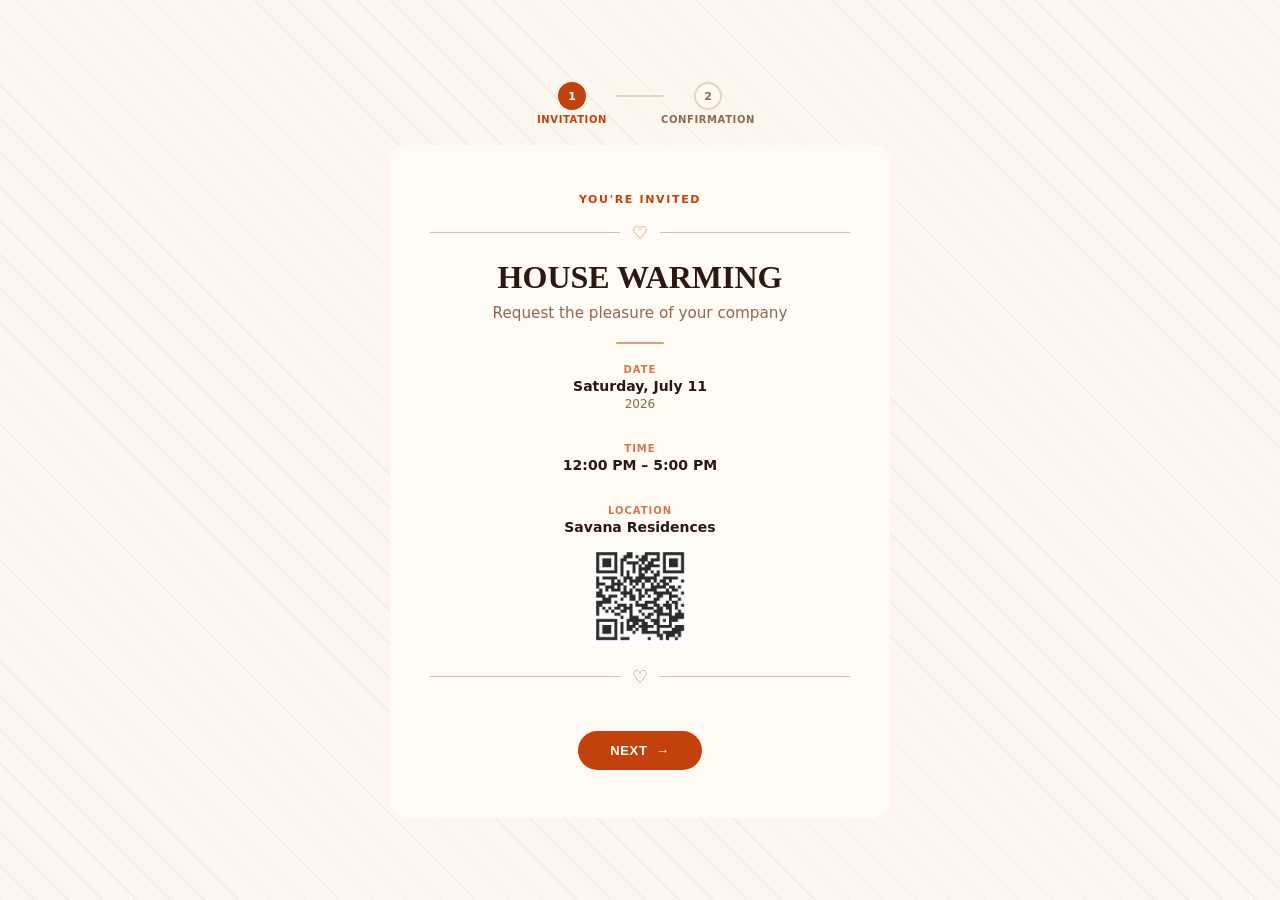
==== commit 17f340c1: "adjust gap in between section" ====
--- a/index.html
+++ b/index.html
@@ -35,8 +35,6 @@
 
         <div class="card-divider"></div>
 
-        <p class="card-message">"Together with their families, they invite you to celebrate their love."</p>
-
         <div class="card-detail-row">
           <div class="card-detail">
             <div class="card-detail-label">Date</div>
@@ -46,12 +44,10 @@
           <div class="card-detail">
             <div class="card-detail-label">Time</div>
             <div class="card-detail-value">12:00 PM – 5:00 PM</div>
-            <div class="card-detail-sub">Formal attire</div>
           </div>
           <div class="card-detail">
             <div class="card-detail-label">Location</div>
             <div class="card-detail-value">Savana Residences</div>
-            <div class="card-detail-sub">123 Rose Garden Ave, Melbourne</div>
             <img src="qrcode.png" alt="Location QR Code" class="qr-img" onerror="this.style.display='none';this.nextElementSibling.style.display='block'">
             <a href="https://maps.google.com/?q=123+Rose+Garden+Ave+Melbourne" target="_blank" class="qr-fallback" style="display:none">View on Google Maps</a>
           </div>
--- a/style.css
+++ b/style.css
@@ -57,7 +57,6 @@
 .screen {
   width: 50%;
   flex-shrink: 0;
-  padding: 2px; /* so box-shadow doesn't clip */
   display: flex;
   flex-direction: column;
 }
@@ -66,19 +65,10 @@
   flex: 1;
   background: var(--surface);
   border-radius: 16px;
-  box-shadow: var(--shadow-lg);
   padding: 48px 40px;
   text-align: center;
   position: relative;
   overflow: hidden;
-}
-.card::before {
-  content: '';
-  position: absolute;
-  inset: 0;
-  border-radius: 16px;
-  border: 1px solid rgba(255,255,255,.6);
-  pointer-events: none;
 }
 
 /* ── Ornament divider ── */
@@ -130,8 +120,8 @@
   margin: 0 auto;
 }
 .card-detail-row {
-  display: flex; flex-direction: column; align-items: center; gap: 16px;
-  margin: 20px 0;
+  display: flex; flex-direction: column; align-items: center; gap: 32px;
+  margin: 20px 50px;
 }
 .card-detail { display: flex; flex-direction: column; gap: 3px; }
 .card-detail-label {
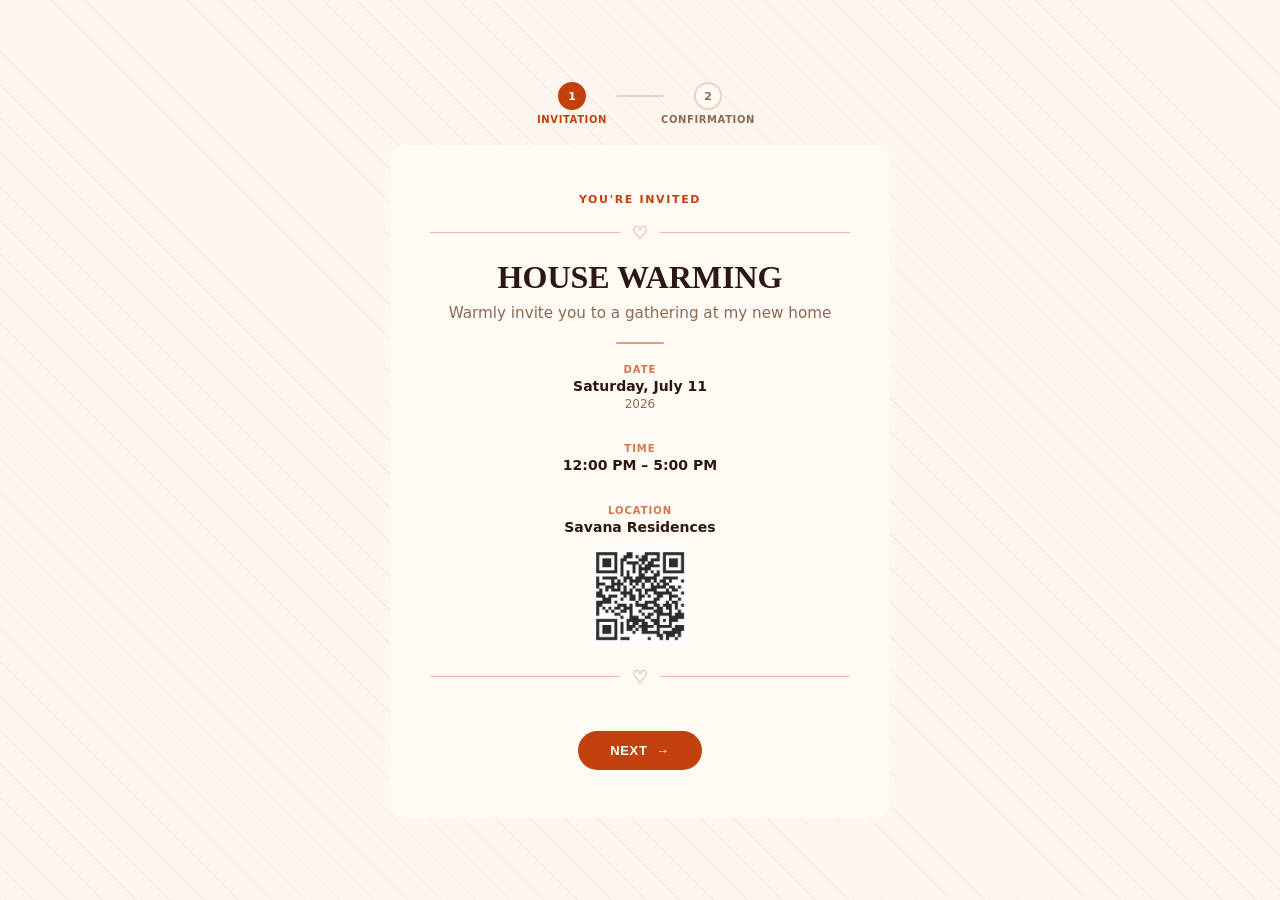
==== commit 6f119219: "modify description" ====
--- a/index.html
+++ b/index.html
@@ -31,7 +31,7 @@
         <div class="ornament"><span class="ornament-icon" aria-hidden="true">♡</span></div>
 
         <h1 class="card-title">HOUSE WARMING</h1>
-        <div class="card-subtitle">Request the pleasure of your company</div>
+        <div class="card-subtitle">Warmly invite you to a gathering at my new home</div>
 
         <div class="card-divider"></div>
 
@@ -48,8 +48,10 @@
           <div class="card-detail">
             <div class="card-detail-label">Location</div>
             <div class="card-detail-value">Savana Residences</div>
-            <img src="qrcode.png" alt="Location QR Code" class="qr-img" onerror="this.style.display='none';this.nextElementSibling.style.display='block'">
-            <a href="https://maps.google.com/?q=123+Rose+Garden+Ave+Melbourne" target="_blank" class="qr-fallback" style="display:none">View on Google Maps</a>
+            <a href="https://maps.app.goo.gl/u3qArFkxS1By2aj66" target="_blank">
+              <img src="qrcode.png" alt="Location QR Code" class="qr-img" onerror="this.style.display='none';this.nextElementSibling.style.display='block'">
+            </a>
+            <a href="https://maps.app.goo.gl/u3qArFkxS1By2aj66" target="_blank" class="qr-fallback" style="display:none">View on Google Maps</a>
           </div>
         </div>
 
@@ -105,7 +107,7 @@
           </div>
 
           <button type="submit" class="rsvp-submit" id="rsvp-submit-btn">
-            <span class="btn-text">Confirm RSVP</span>
+            <span class="btn-text">Confirm</span>
           </button>
           <p id="rsvp-error" role="alert" style="display:none;color:var(--accent);text-align:center;margin-top:.75rem;font-size:.9rem;">Something went wrong — please try again.</p>
         </form>
--- a/style.css
+++ b/style.css
@@ -181,7 +181,7 @@
   margin-bottom: 24px;
 }
 
-.rsvp-fields { display: flex; flex-direction: column; gap: 14px; text-align: left; }
+.rsvp-fields { display: flex; flex-direction: column; gap: 32px; text-align: left; }
 .rsvp-field  { display: flex; flex-direction: column; gap: 5px; }
 .rsvp-label  {
   font-size: 11px; font-weight: 700;
@@ -207,6 +207,7 @@
 .rsvp-input::placeholder { color: var(--border); }
 
 .rsvp-attend-row { display: grid; grid-template-columns: 1fr 1fr; gap: 10px; }
+@media (max-width: 480px) { .rsvp-attend-row { grid-template-columns: 1fr; } }
 .rsvp-attend-opt input {
   position: absolute;
   opacity: 0;
@@ -235,7 +236,7 @@
 }
 
 .rsvp-submit {
-  width: 100%; margin-top: 20px; padding: 12px;
+  margin-top: 20px; padding: 12px 32px;
   background: var(--accent); color: #fff;
   border: none; border-radius: 99px;
   font-size: 13px; font-weight: 700;
